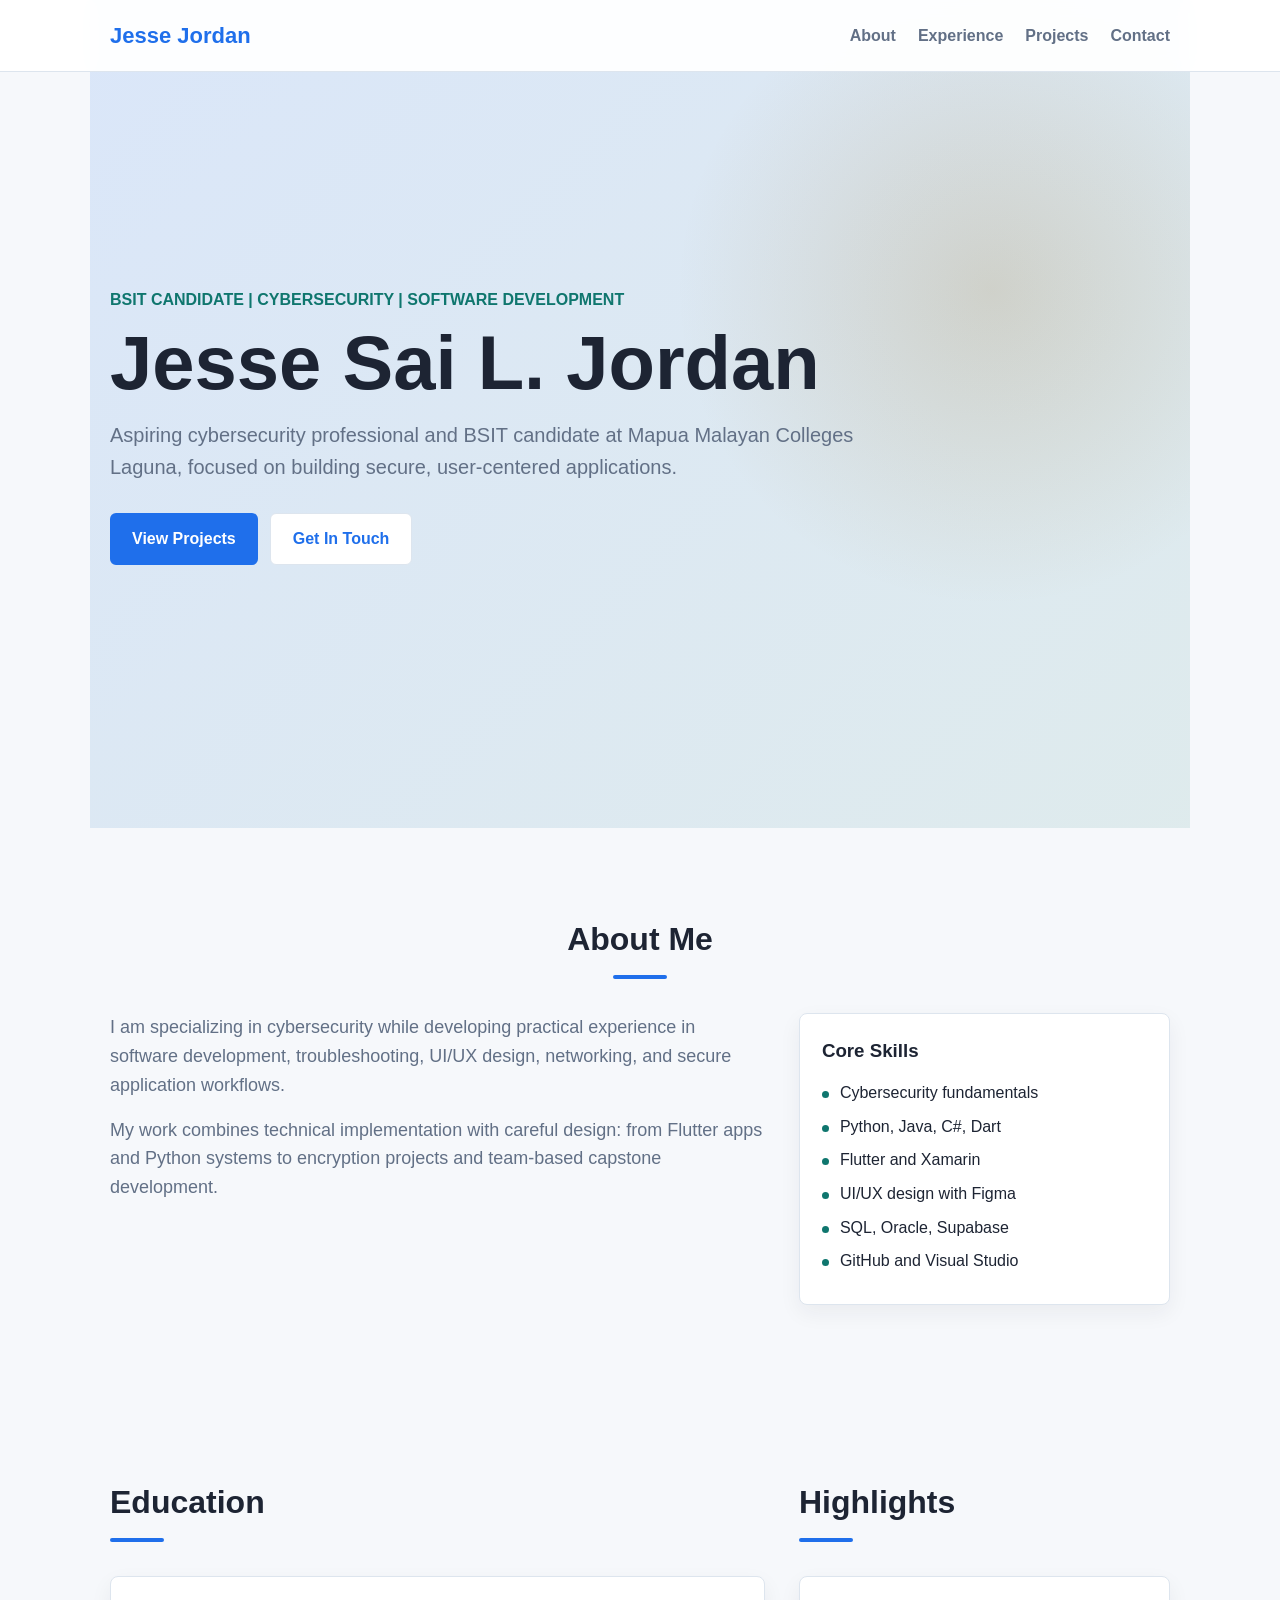
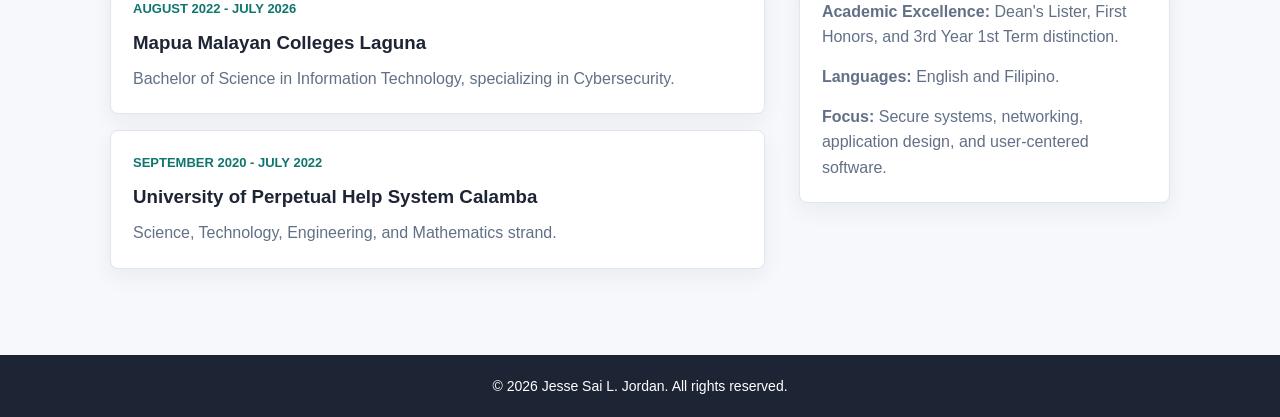
==== index.html @ 4aef59ef "First commit" ====
<!DOCTYPE html>
<html lang="en">
<head>
    <link rel="stylesheet" href="design.css">
    <meta charset="UTF-8">
    <meta name="viewport" content="width=device-width, initial-scale=1.0">
    <title>Jesse Sai L. Jordan | Portfolio</title>
</head>
<body>
    <header>
        <nav>
            <a class="logo" href="index.html">Jesse Jordan</a>
            <ul class="nav-links">
                <li><a href="index.html">About</a></li>
                <li><a href="experience.html">Experience</a></li>
                <li><a href="projects.html">Projects</a></li>
                <li><a href="contact.html">Contact</a></li>
            </ul>
        </nav>
    </header>

    <section id="hero">
        <p class="eyebrow">BSIT Candidate | Cybersecurity | Software Development</p>
        <h1>Jesse Sai L. Jordan</h1>
        <p>Aspiring cybersecurity professional and BSIT candidate at Mapua Malayan Colleges Laguna, focused on building secure, user-centered applications.</p>
        <div class="hero-actions">
            <a href="projects.html" class="btn">View Projects</a>
            <a href="contact.html" class="btn secondary">Get In Touch</a>
        </div>
    </section>

    <section id="about">
        <h2 class="section-title">About Me</h2>
        <div class="about-content">
            <div class="about-text">
                <p>I am specializing in cybersecurity while developing practical experience in software development, troubleshooting, UI/UX design, networking, and secure application workflows.</p>
                <p>My work combines technical implementation with careful design: from Flutter apps and Python systems to encryption projects and team-based capstone development.</p>
            </div>
            <div class="skills">
                <h3>Core Skills</h3>
                <ul>
                    <li>Cybersecurity fundamentals</li>
                    <li>Python, Java, C#, Dart</li>
                    <li>Flutter and Xamarin</li>
                    <li>UI/UX design with Figma</li>
                    <li>SQL, Oracle, Supabase</li>
                    <li>GitHub and Visual Studio</li>
                </ul>
            </div>
        </div>
    </section>

    <section class="split-section">
        <div>
            <h2 class="section-title left">Education</h2>
            <div class="timeline">
                <article class="timeline-item">
                    <span>August 2022 - July 2026</span>
                    <h3>Mapua Malayan Colleges Laguna</h3>
                    <p>Bachelor of Science in Information Technology, specializing in Cybersecurity.</p>
                </article>
                <article class="timeline-item">
                    <span>September 2020 - July 2022</span>
                    <h3>University of Perpetual Help System Calamba</h3>
                    <p>Science, Technology, Engineering, and Mathematics strand.</p>
                </article>
            </div>
        </div>
        <div>
            <h2 class="section-title left">Highlights</h2>
            <div class="highlight-list">
                <p><strong>Academic Excellence:</strong> Dean's Lister, First Honors, and 3rd Year 1st Term distinction.</p>
                <p><strong>Languages:</strong> English and Filipino.</p>
                <p><strong>Focus:</strong> Secure systems, networking, application design, and user-centered software.</p>
            </div>
        </div>
    </section>
    <footer>
        <p>&copy; 2026 Jesse Sai L. Jordan. All rights reserved.</p>
    </footer>
</body>
</html>
---- design.css ----
* {
    margin: 0;
    padding: 0;
    box-sizing: border-box;
    font-family: 'Segoe UI', Tahoma, Geneva, Verdana, sans-serif;
    scroll-behavior: smooth;
}

:root {
    --ink: #1d2433;
    --muted: #627086;
    --line: #dde5ee;
    --paper: #ffffff;
    --soft: #f6f8fb;
    --blue: #1f6feb;
    --teal: #0f766e;
    --green: #3f7d20;
    --gold: #a16207;
}

body {
    background-color: var(--soft);
    color: var(--ink);
    line-height: 1.6;
}

a {
    color: inherit;
    text-decoration: none;
}

header {
    position: fixed;
    top: 0;
    width: 100%;
    background-color: rgba(255, 255, 255, 0.94);
    border-bottom: 1px solid var(--line);
    backdrop-filter: blur(10px);
    z-index: 1000;
}

nav {
    display: flex;
    justify-content: space-between;
    align-items: center;
    max-width: 1100px;
    margin: 0 auto;
    padding: 18px 20px;
}

.logo {
    font-size: 22px;
    font-weight: 800;
    color: var(--blue);
}

.nav-links {
    list-style: none;
    display: flex;
    gap: 22px;
    color: var(--muted);
    font-weight: 600;
}

.nav-links a:hover {
    color: var(--blue);
}

section {
    max-width: 1100px;
    margin: 0 auto;
    padding: 86px 20px;
}

.page {
    padding-top: 74px;
}

.page-title {
    font-size: clamp(34px, 5vw, 56px);
    line-height: 1.05;
    margin-bottom: 14px;
}

.page-intro {
    max-width: 760px;
    color: var(--muted);
    font-size: 18px;
    margin-bottom: 34px;
}

.section-title {
    text-align: center;
    font-size: 32px;
    margin-bottom: 34px;
    position: relative;
}

.section-title.left {
    text-align: left;
}

.section-title::after {
    content: '';
    display: block;
    width: 54px;
    height: 4px;
    background-color: var(--blue);
    margin: 10px auto 0;
    border-radius: 2px;
}

.section-title.left::after {
    margin-left: 0;
}

#hero {
    min-height: 92vh;
    display: flex;
    flex-direction: column;
    justify-content: center;
    align-items: flex-start;
    text-align: left;
    background:
        linear-gradient(135deg, rgba(31, 111, 235, 0.13), rgba(15, 118, 110, 0.1)),
        radial-gradient(circle at 82% 35%, rgba(161, 98, 7, 0.18), transparent 30%),
        var(--soft);
    padding-top: 110px;
}

.eyebrow {
    color: var(--teal);
    font-weight: 800;
    text-transform: uppercase;
    letter-spacing: 0;
    margin-bottom: 12px;
}

#hero h1 {
    font-size: clamp(44px, 8vw, 76px);
    line-height: 1;
    margin-bottom: 18px;
    max-width: 820px;
}

#hero > p:not(.eyebrow) {
    color: var(--muted);
    font-size: 20px;
    max-width: 760px;
    margin-bottom: 30px;
}

.hero-actions {
    display: flex;
    flex-wrap: wrap;
    gap: 12px;
}

.btn {
    display: inline-flex;
    align-items: center;
    justify-content: center;
    background-color: var(--blue);
    color: #fff;
    min-height: 46px;
    padding: 12px 22px;
    border-radius: 6px;
    font-weight: 800;
    transition: background 0.2s, transform 0.2s;
}

.btn:hover {
    background-color: #174ea6;
    transform: translateY(-1px);
}

.btn.secondary {
    background: var(--paper);
    color: var(--blue);
    border: 1px solid var(--line);
}

.about-content,
.split-section {
    display: grid;
    grid-template-columns: minmax(0, 1.5fr) minmax(280px, 0.85fr);
    gap: 34px;
    align-items: start;
}

.about-text {
    font-size: 18px;
    color: var(--muted);
}

.about-text p + p {
    margin-top: 16px;
}

.skills,
.timeline-item,
.highlight-list,
.credential-card,
.toolkit div,
.contact-card {
    background: var(--paper);
    border: 1px solid var(--line);
    border-radius: 8px;
    box-shadow: 0 8px 22px rgba(29, 36, 51, 0.06);
}

.skills {
    padding: 22px;
}

.skills h3,
.toolkit h3 {
    margin-bottom: 14px;
}

.skills ul,
.project-info ul {
    list-style: none;
}

.skills li,
.project-info li {
    margin: 8px 0;
    padding-left: 18px;
    position: relative;
}

.skills li::before,
.project-info li::before {
    content: '';
    position: absolute;
    left: 0;
    top: 11px;
    width: 7px;
    height: 7px;
    border-radius: 50%;
    background: var(--teal);
}

.timeline {
    display: grid;
    gap: 16px;
}

.timeline-item,
.highlight-list {
    padding: 22px;
}

.timeline-item span,
.credential-card span,
.contact-card span {
    display: block;
    color: var(--teal);
    font-weight: 800;
    font-size: 13px;
    text-transform: uppercase;
    margin-bottom: 8px;
}

.timeline-item h3,
.credential-card h2,
.project-info h2 {
    margin-bottom: 8px;
}

.timeline-item p,
.highlight-list p,
.credential-card p,
.toolkit p,
.project-info p {
    color: var(--muted);
}

.highlight-list p + p {
    margin-top: 14px;
}

.credential-grid,
.toolkit,
.contact-grid {
    display: grid;
    grid-template-columns: repeat(auto-fit, minmax(240px, 1fr));
    gap: 18px;
}

.credential-card,
.toolkit div,
.contact-card {
    padding: 22px;
}

.project-grid {
    display: grid;
    grid-template-columns: repeat(auto-fit, minmax(300px, 1fr));
    gap: 24px;
}

.project-card {
    background: var(--paper);
    border: 1px solid var(--line);
    border-radius: 8px;
    overflow: hidden;
    box-shadow: 0 8px 22px rgba(29, 36, 51, 0.06);
    transition: transform 0.2s, box-shadow 0.2s;
}

.project-card:hover {
    transform: translateY(-4px);
    box-shadow: 0 14px 28px rgba(29, 36, 51, 0.1);
}

.project-img {
    width: 100%;
    height: 170px;
    display: flex;
    align-items: center;
    justify-content: center;
    color: #fff;
    font-size: 42px;
    font-weight: 900;
}

.project-img.coffee {
    background: linear-gradient(135deg, #7c2d12, #0f766e);
}

.project-img.crypto {
    background: linear-gradient(135deg, #1f2937, #1f6feb);
}

.project-img.game {
    background: linear-gradient(135deg, #3f7d20, #a16207);
}

.project-info {
    padding: 22px;
}

.project-info p {
    margin-bottom: 14px;
}

.contact-card {
    display: block;
    min-width: 0;
}

.contact-card strong {
    display: block;
    overflow-wrap: anywhere;
}

.contact-card:hover {
    border-color: var(--blue);
    transform: translateY(-2px);
}

footer {
    background-color: var(--ink);
    color: #fff;
    text-align: center;
    padding: 20px;
    font-size: 14px;
}

@media (max-width: 768px) {
    nav {
        align-items: flex-start;
        gap: 12px;
        flex-direction: column;
    }

    .nav-links {
        flex-wrap: wrap;
        gap: 12px 18px;
    }

    section {
        padding: 70px 18px;
    }

    #hero {
        min-height: auto;
        padding-top: 140px;
    }

    .about-content,
    .split-section {
        grid-template-columns: 1fr;
    }
}
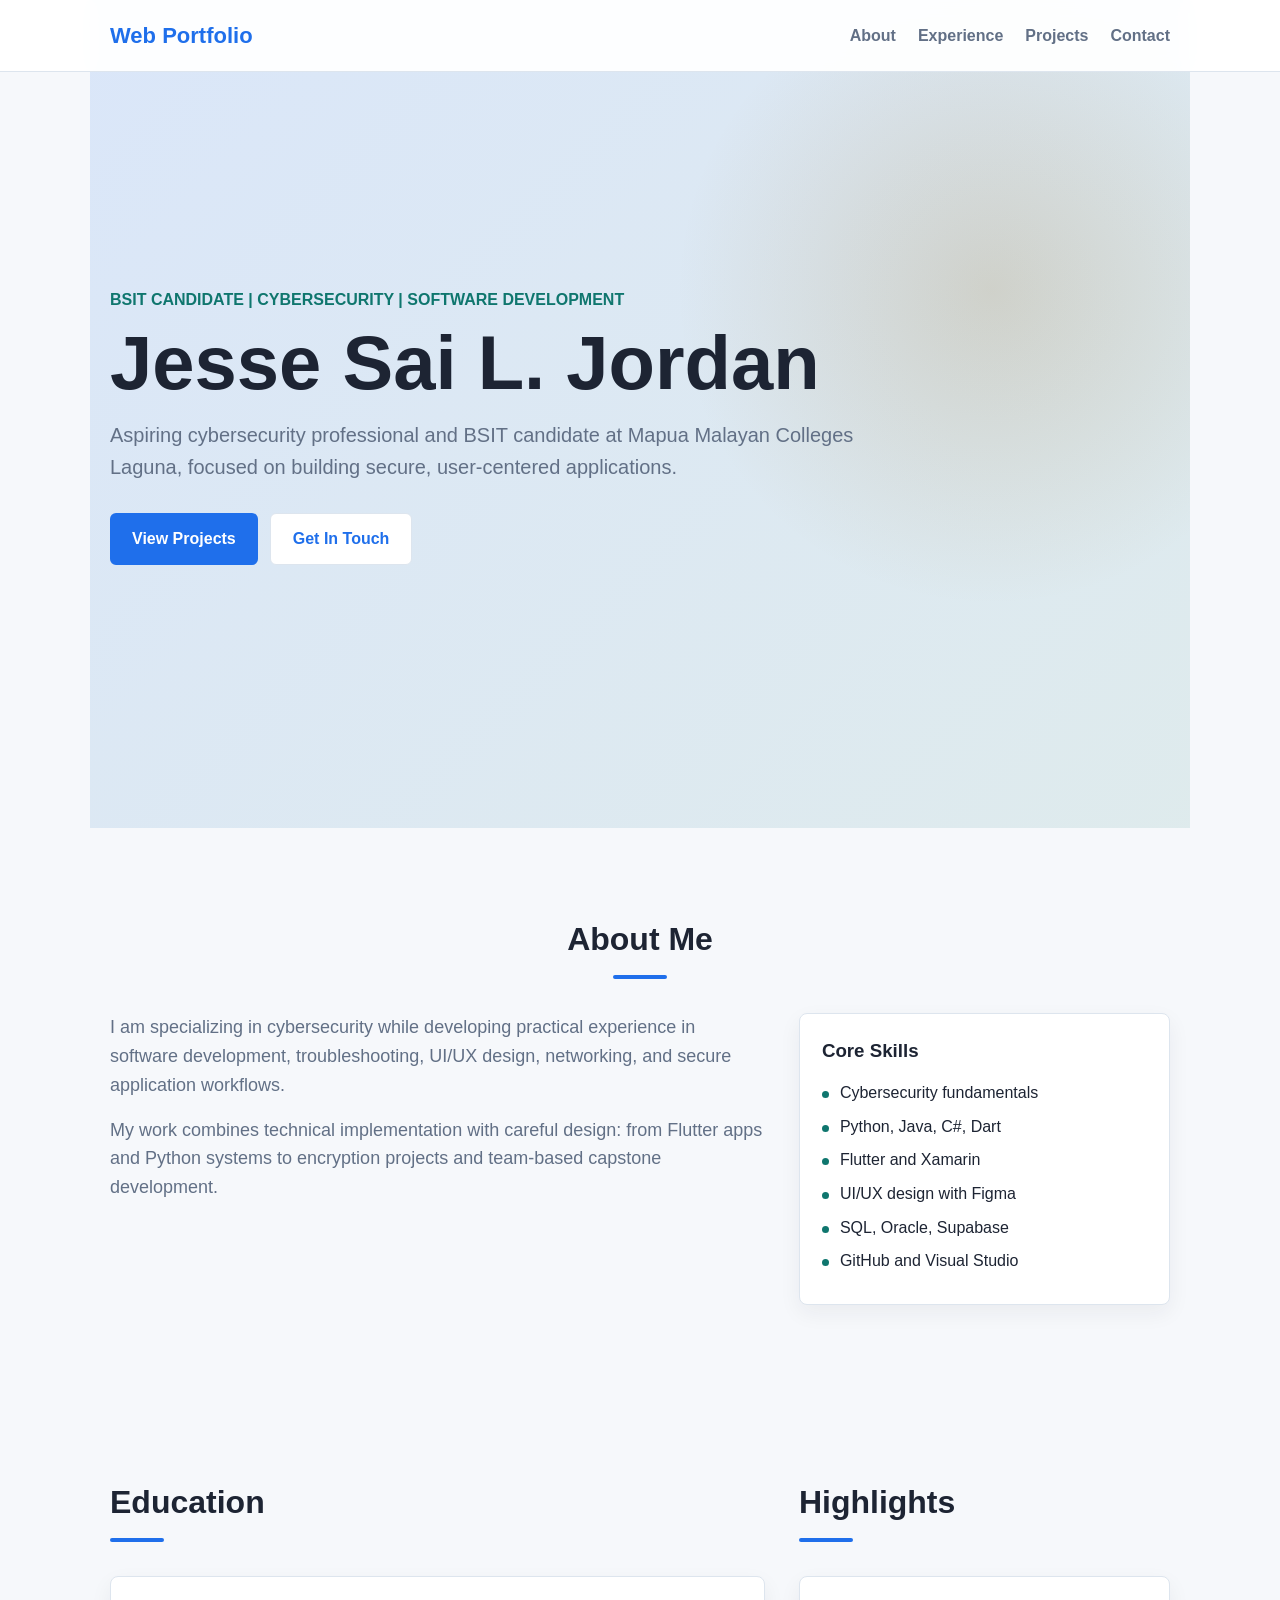
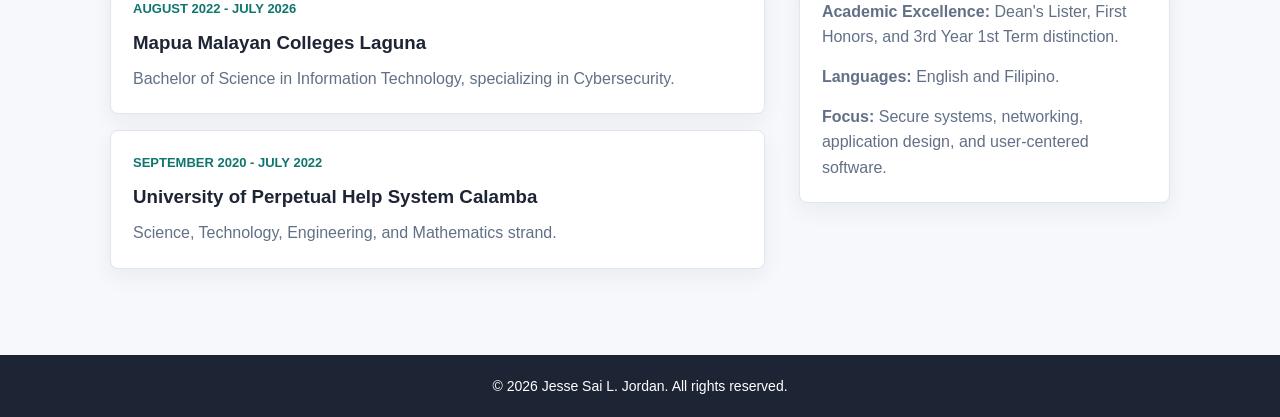
==== commit 6bf5916b: "again" ====
--- a/index.html
+++ b/index.html
@@ -9,7 +9,8 @@
 <body>
     <header>
         <nav>
-            <a class="logo" href="index.html">Jesse Jordan</a>
+            <a class="logo" href="index.html">Web Portfolio
+            </a>
             <ul class="nav-links">
                 <li><a href="index.html">About</a></li>
                 <li><a href="experience.html">Experience</a></li>
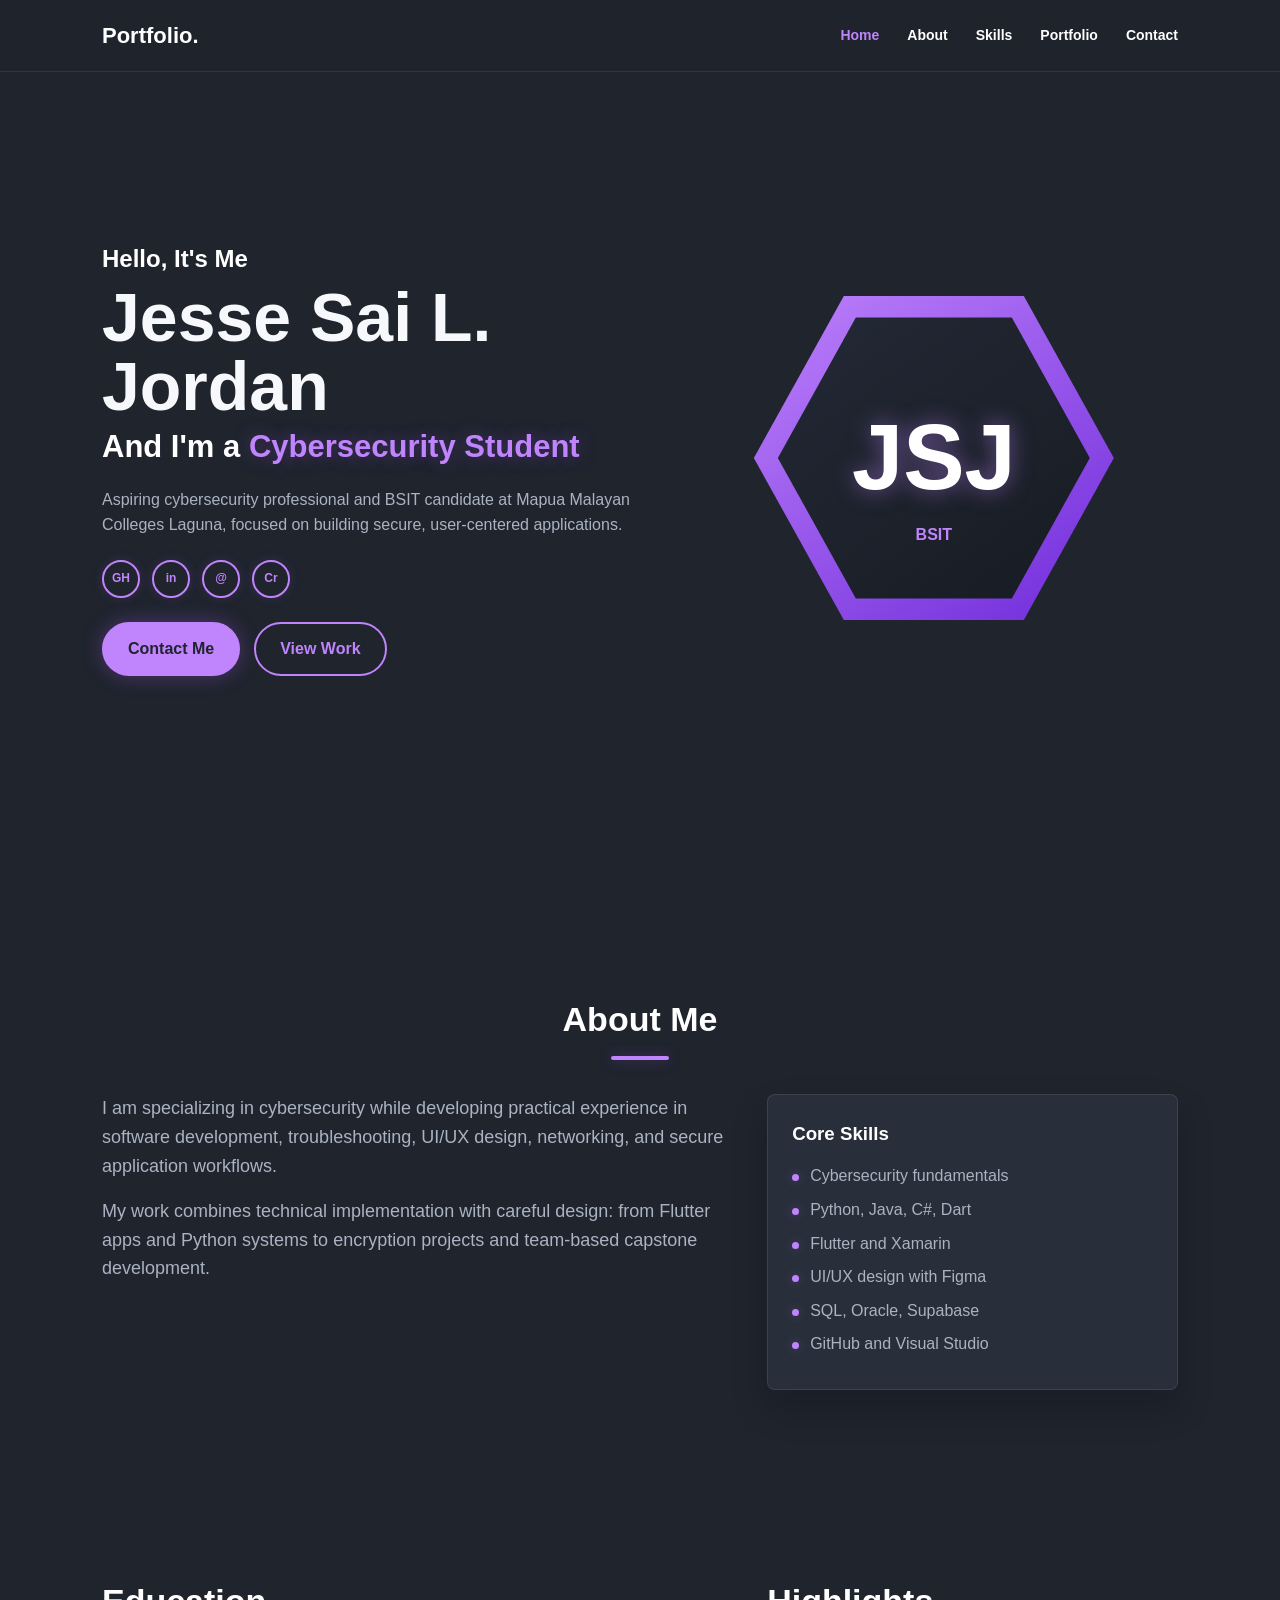
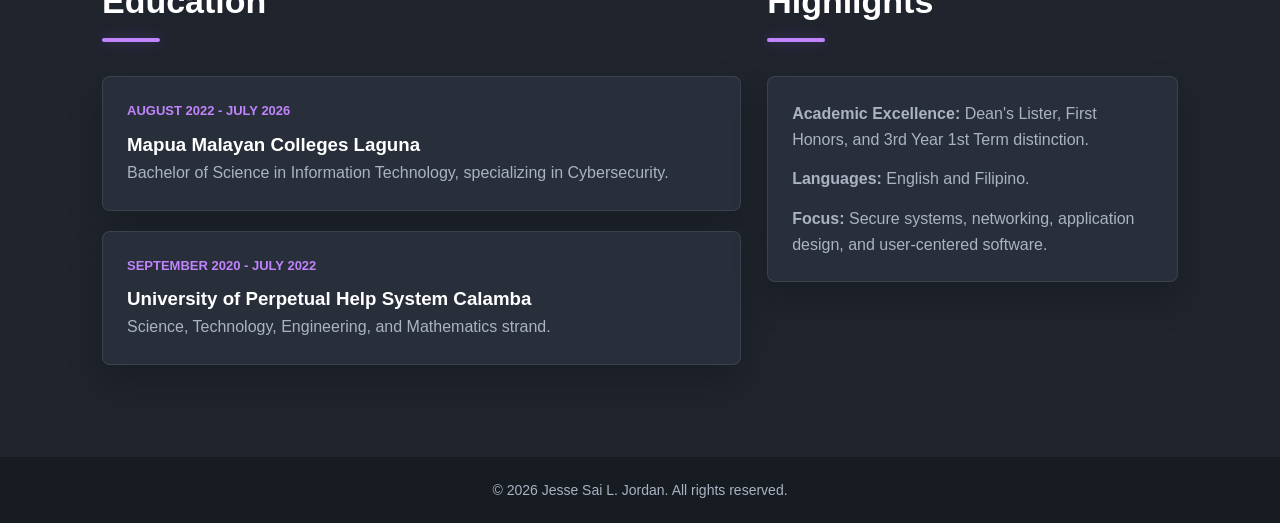
==== commit 0e941954: "Design Change" ====
--- a/index.html
+++ b/index.html
@@ -9,24 +9,39 @@
 <body>
     <header>
         <nav>
-            <a class="logo" href="index.html">Web Portfolio
-            </a>
+            <a class="logo" href="index.html">Portfolio.</a>
             <ul class="nav-links">
-                <li><a href="index.html">About</a></li>
-                <li><a href="experience.html">Experience</a></li>
-                <li><a href="projects.html">Projects</a></li>
+                <li><a href="index.html" class="active">Home</a></li>
+                <li><a href="#about">About</a></li>
+                <li><a href="experience.html">Skills</a></li>
+                <li><a href="projects.html">Portfolio</a></li>
                 <li><a href="contact.html">Contact</a></li>
             </ul>
         </nav>
     </header>
 
     <section id="hero">
-        <p class="eyebrow">BSIT Candidate | Cybersecurity | Software Development</p>
-        <h1>Jesse Sai L. Jordan</h1>
-        <p>Aspiring cybersecurity professional and BSIT candidate at Mapua Malayan Colleges Laguna, focused on building secure, user-centered applications.</p>
-        <div class="hero-actions">
-            <a href="projects.html" class="btn">View Projects</a>
-            <a href="contact.html" class="btn secondary">Get In Touch</a>
+        <div class="hero-copy">
+            <p class="eyebrow">Hello, It's Me</p>
+            <h1>Jesse Sai L. Jordan</h1>
+            <h2>And I'm a <span>Cybersecurity Student</span></h2>
+            <p>Aspiring cybersecurity professional and BSIT candidate at Mapua Malayan Colleges Laguna, focused on building secure, user-centered applications.</p>
+            <div class="social-row" aria-label="Profile links">
+                <a href="https://github.com/JsjordanGit" aria-label="GitHub">GH</a>
+                <a href="https://www.linkedin.com/in/jesse-sai-j-928576258/" aria-label="LinkedIn">in</a>
+                <a href="mailto:jessesaijordan268@gmail.com" aria-label="Email">@</a>
+                <a href="https://www.credly.com/users/jesse-sai-jordan/badges#credly" aria-label="Credly">Cr</a>
+            </div>
+            <div class="hero-actions">
+                <a href="contact.html" class="btn">Contact Me</a>
+                <a href="projects.html" class="btn secondary">View Work</a>
+            </div>
+        </div>
+        <div class="hero-visual" aria-hidden="true">
+            <div class="portrait-frame">
+                <div class="portrait-initials">JSJ</div>
+                <span>BSIT</span>
+            </div>
         </div>
     </section>
 
--- a/design.css
+++ b/design.css
@@ -7,20 +7,21 @@
 }
 
 :root {
-    --ink: #1d2433;
-    --muted: #627086;
-    --line: #dde5ee;
-    --paper: #ffffff;
-    --soft: #f6f8fb;
-    --blue: #1f6feb;
-    --teal: #0f766e;
-    --green: #3f7d20;
-    --gold: #a16207;
+    --bg: #1f242d;
+    --panel: #282f3a;
+    --panel-strong: #303846;
+    --text: #f7f8fc;
+    --muted: #aab3c2;
+    --line: rgba(255, 255, 255, 0.09);
+    --purple: #a855f7;
+    --purple-bright: #c084fc;
+    --purple-dark: #6d28d9;
+    --shadow: rgba(168, 85, 247, 0.35);
 }
 
 body {
-    background-color: var(--soft);
-    color: var(--ink);
+    background: var(--bg);
+    color: var(--text);
     line-height: 1.6;
 }
 
@@ -33,9 +34,9 @@
     position: fixed;
     top: 0;
     width: 100%;
-    background-color: rgba(255, 255, 255, 0.94);
+    background: rgba(31, 36, 45, 0.92);
     border-bottom: 1px solid var(--line);
-    backdrop-filter: blur(10px);
+    backdrop-filter: blur(12px);
     z-index: 1000;
 }
 
@@ -43,37 +44,43 @@
     display: flex;
     justify-content: space-between;
     align-items: center;
-    max-width: 1100px;
+    max-width: 1120px;
     margin: 0 auto;
-    padding: 18px 20px;
+    padding: 18px 22px;
 }
 
 .logo {
+    color: #fff;
     font-size: 22px;
     font-weight: 800;
-    color: var(--blue);
 }
 
 .nav-links {
+    display: flex;
+    gap: 28px;
     list-style: none;
-    display: flex;
-    gap: 22px;
-    color: var(--muted);
-    font-weight: 600;
-}
-
-.nav-links a:hover {
-    color: var(--blue);
+    color: #fff;
+    font-size: 14px;
+    font-weight: 700;
+}
+
+.nav-links a {
+    transition: color 0.2s;
+}
+
+.nav-links a:hover,
+.nav-links a.active {
+    color: var(--purple-bright);
 }
 
 section {
-    max-width: 1100px;
+    max-width: 1120px;
     margin: 0 auto;
-    padding: 86px 20px;
+    padding: 92px 22px;
 }
 
 .page {
-    padding-top: 74px;
+    padding-top: 84px;
 }
 
 .page-title {
@@ -89,112 +96,217 @@
     margin-bottom: 34px;
 }
 
-.section-title {
-    text-align: center;
-    font-size: 32px;
-    margin-bottom: 34px;
-    position: relative;
-}
-
-.section-title.left {
-    text-align: left;
-}
-
-.section-title::after {
-    content: '';
-    display: block;
-    width: 54px;
-    height: 4px;
-    background-color: var(--blue);
-    margin: 10px auto 0;
-    border-radius: 2px;
-}
-
-.section-title.left::after {
-    margin-left: 0;
-}
-
 #hero {
-    min-height: 92vh;
+    min-height: 100vh;
+    display: grid;
+    grid-template-columns: minmax(0, 1.05fr) minmax(320px, 0.95fr);
+    align-items: center;
+    gap: 48px;
+    padding-top: 108px;
+}
+
+.hero-copy {
+    max-width: 620px;
+}
+
+.eyebrow {
+    color: #fff;
+    font-size: 24px;
+    font-weight: 800;
+    margin-bottom: 4px;
+    text-transform: none;
+}
+
+#hero h1 {
+    font-size: clamp(42px, 7vw, 68px);
+    line-height: 1.02;
+    margin-bottom: 6px;
+}
+
+#hero h2 {
+    color: #fff;
+    font-size: clamp(21px, 3vw, 31px);
+    line-height: 1.2;
+    margin-bottom: 22px;
+}
+
+#hero h2 span {
+    color: var(--purple-bright);
+    text-shadow: 0 0 18px var(--shadow);
+}
+
+#hero p:not(.eyebrow) {
+    color: var(--muted);
+    max-width: 560px;
+    margin-bottom: 22px;
+}
+
+.social-row {
     display: flex;
-    flex-direction: column;
+    gap: 12px;
+    margin-bottom: 24px;
+}
+
+.social-row a {
+    display: inline-flex;
+    align-items: center;
     justify-content: center;
-    align-items: flex-start;
-    text-align: left;
-    background:
-        linear-gradient(135deg, rgba(31, 111, 235, 0.13), rgba(15, 118, 110, 0.1)),
-        radial-gradient(circle at 82% 35%, rgba(161, 98, 7, 0.18), transparent 30%),
-        var(--soft);
-    padding-top: 110px;
-}
-
-.eyebrow {
-    color: var(--teal);
-    font-weight: 800;
-    text-transform: uppercase;
-    letter-spacing: 0;
-    margin-bottom: 12px;
-}
-
-#hero h1 {
-    font-size: clamp(44px, 8vw, 76px);
-    line-height: 1;
-    margin-bottom: 18px;
-    max-width: 820px;
-}
-
-#hero > p:not(.eyebrow) {
-    color: var(--muted);
-    font-size: 20px;
-    max-width: 760px;
-    margin-bottom: 30px;
+    width: 38px;
+    height: 38px;
+    border: 2px solid var(--purple-bright);
+    border-radius: 50%;
+    color: var(--purple-bright);
+    font-size: 12px;
+    font-weight: 900;
+    box-shadow: 0 0 12px rgba(168, 85, 247, 0.16);
+    transition: background 0.2s, color 0.2s, transform 0.2s;
+}
+
+.social-row a:hover {
+    background: var(--purple-bright);
+    color: var(--bg);
+    transform: translateY(-2px);
 }
 
 .hero-actions {
     display: flex;
     flex-wrap: wrap;
-    gap: 12px;
+    gap: 14px;
 }
 
 .btn {
     display: inline-flex;
     align-items: center;
     justify-content: center;
-    background-color: var(--blue);
-    color: #fff;
     min-height: 46px;
-    padding: 12px 22px;
-    border-radius: 6px;
+    padding: 12px 24px;
+    border-radius: 999px;
+    background: var(--purple-bright);
+    color: var(--bg);
+    border: 2px solid var(--purple-bright);
+    box-shadow: 0 0 20px var(--shadow);
     font-weight: 800;
-    transition: background 0.2s, transform 0.2s;
+    transition: transform 0.2s, box-shadow 0.2s, background 0.2s;
 }
 
 .btn:hover {
-    background-color: #174ea6;
-    transform: translateY(-1px);
+    transform: translateY(-2px);
+    box-shadow: 0 0 30px var(--shadow);
 }
 
 .btn.secondary {
-    background: var(--paper);
-    color: var(--blue);
-    border: 1px solid var(--line);
+    background: transparent;
+    color: var(--purple-bright);
+    box-shadow: none;
+}
+
+.btn.secondary:hover {
+    background: var(--purple-bright);
+    color: var(--bg);
+}
+
+.hero-visual {
+    display: flex;
+    justify-content: center;
+    align-items: center;
+    min-height: 440px;
+}
+
+.portrait-frame {
+    position: relative;
+    width: min(360px, 82vw);
+    aspect-ratio: 1;
+    display: grid;
+    place-items: center;
+    background:
+        radial-gradient(circle at 50% 38%, rgba(255, 255, 255, 0.16), transparent 32%),
+        linear-gradient(145deg, var(--purple-bright), var(--purple-dark));
+    clip-path: polygon(25% 5%, 75% 5%, 100% 50%, 75% 95%, 25% 95%, 0 50%);
+    filter: drop-shadow(0 0 26px var(--shadow));
+}
+
+.portrait-frame::before {
+    content: '';
+    position: absolute;
+    inset: 24px;
+    background: linear-gradient(145deg, #232936, #171b22);
+    clip-path: inherit;
+}
+
+.portrait-initials {
+    position: relative;
+    z-index: 1;
+    color: #fff;
+    font-size: clamp(54px, 9vw, 92px);
+    font-weight: 900;
+    letter-spacing: 0;
+    text-shadow: 0 0 22px rgba(192, 132, 252, 0.5);
+}
+
+.portrait-frame span {
+    position: absolute;
+    z-index: 2;
+    bottom: 90px;
+    color: var(--purple-bright);
+    font-size: 16px;
+    font-weight: 900;
+    letter-spacing: 0;
+}
+
+.section-title {
+    margin-bottom: 34px;
+    color: #fff;
+    font-size: 34px;
+    text-align: center;
+}
+
+.section-title.left {
+    text-align: left;
+}
+
+.section-title::after {
+    content: '';
+    display: block;
+    width: 58px;
+    height: 4px;
+    margin: 10px auto 0;
+    border-radius: 999px;
+    background: var(--purple-bright);
+    box-shadow: 0 0 14px var(--shadow);
+}
+
+.section-title.left::after {
+    margin-left: 0;
 }
 
 .about-content,
 .split-section {
     display: grid;
-    grid-template-columns: minmax(0, 1.5fr) minmax(280px, 0.85fr);
-    gap: 34px;
+    grid-template-columns: minmax(0, 1.4fr) minmax(280px, 0.9fr);
+    gap: 26px;
     align-items: start;
 }
 
 .about-text {
+    color: var(--muted);
     font-size: 18px;
-    color: var(--muted);
 }
 
 .about-text p + p {
     margin-top: 16px;
+}
+
+.skills,
+.timeline-item,
+.highlight-list,
+.credential-card,
+.toolkit div,
+.contact-card,
+.project-card {
+    background: var(--panel);
+    border: 1px solid var(--line);
+    border-radius: 8px;
+    box-shadow: 0 18px 36px rgba(0, 0, 0, 0.18);
 }
 
 .skills,
@@ -203,14 +315,15 @@
 .credential-card,
 .toolkit div,
 .contact-card {
-    background: var(--paper);
-    border: 1px solid var(--line);
-    border-radius: 8px;
-    box-shadow: 0 8px 22px rgba(29, 36, 51, 0.06);
-}
-
-.skills {
-    padding: 22px;
+    padding: 24px;
+}
+
+.skills h3,
+.toolkit h3,
+.timeline-item h3,
+.credential-card h2,
+.project-info h2 {
+    color: #fff;
 }
 
 .skills h3,
@@ -225,9 +338,10 @@
 
 .skills li,
 .project-info li {
+    position: relative;
     margin: 8px 0;
     padding-left: 18px;
-    position: relative;
+    color: var(--muted);
 }
 
 .skills li::before,
@@ -239,41 +353,46 @@
     width: 7px;
     height: 7px;
     border-radius: 50%;
-    background: var(--teal);
-}
-
-.timeline {
+    background: var(--purple-bright);
+    box-shadow: 0 0 10px var(--shadow);
+}
+
+.timeline,
+.credential-grid,
+.toolkit,
+.contact-grid,
+.project-grid {
     display: grid;
-    gap: 16px;
-}
-
-.timeline-item,
-.highlight-list {
-    padding: 22px;
+    gap: 20px;
+}
+
+.credential-grid,
+.toolkit,
+.contact-grid {
+    grid-template-columns: repeat(auto-fit, minmax(240px, 1fr));
+}
+
+.project-grid {
+    grid-template-columns: repeat(auto-fit, minmax(300px, 1fr));
 }
 
 .timeline-item span,
 .credential-card span,
 .contact-card span {
     display: block;
-    color: var(--teal);
-    font-weight: 800;
+    color: var(--purple-bright);
     font-size: 13px;
+    font-weight: 900;
+    margin-bottom: 8px;
     text-transform: uppercase;
-    margin-bottom: 8px;
-}
-
-.timeline-item h3,
-.credential-card h2,
-.project-info h2 {
-    margin-bottom: 8px;
 }
 
 .timeline-item p,
 .highlight-list p,
 .credential-card p,
 .toolkit p,
-.project-info p {
+.project-info p,
+.contact-card strong {
     color: var(--muted);
 }
 
@@ -281,38 +400,18 @@
     margin-top: 14px;
 }
 
-.credential-grid,
-.toolkit,
-.contact-grid {
-    display: grid;
-    grid-template-columns: repeat(auto-fit, minmax(240px, 1fr));
-    gap: 18px;
-}
-
-.credential-card,
-.toolkit div,
-.contact-card {
-    padding: 22px;
-}
-
-.project-grid {
-    display: grid;
-    grid-template-columns: repeat(auto-fit, minmax(300px, 1fr));
-    gap: 24px;
-}
-
 .project-card {
-    background: var(--paper);
-    border: 1px solid var(--line);
-    border-radius: 8px;
     overflow: hidden;
-    box-shadow: 0 8px 22px rgba(29, 36, 51, 0.06);
-    transition: transform 0.2s, box-shadow 0.2s;
-}
-
-.project-card:hover {
+    transition: transform 0.2s, box-shadow 0.2s, border-color 0.2s;
+}
+
+.project-card:hover,
+.contact-card:hover,
+.credential-card:hover,
+.toolkit div:hover {
+    border-color: rgba(192, 132, 252, 0.6);
+    box-shadow: 0 18px 42px rgba(168, 85, 247, 0.18);
     transform: translateY(-4px);
-    box-shadow: 0 14px 28px rgba(29, 36, 51, 0.1);
 }
 
 .project-img {
@@ -324,22 +423,23 @@
     color: #fff;
     font-size: 42px;
     font-weight: 900;
+    background: linear-gradient(135deg, var(--purple-dark), var(--purple-bright));
 }
 
 .project-img.coffee {
-    background: linear-gradient(135deg, #7c2d12, #0f766e);
+    background: linear-gradient(135deg, #4c1d95, #8b5cf6);
 }
 
 .project-img.crypto {
-    background: linear-gradient(135deg, #1f2937, #1f6feb);
+    background: linear-gradient(135deg, #111827, #a855f7);
 }
 
 .project-img.game {
-    background: linear-gradient(135deg, #3f7d20, #a16207);
+    background: linear-gradient(135deg, #581c87, #c084fc);
 }
 
 .project-info {
-    padding: 22px;
+    padding: 24px;
 }
 
 .project-info p {
@@ -349,6 +449,7 @@
 .contact-card {
     display: block;
     min-width: 0;
+    transition: transform 0.2s, box-shadow 0.2s, border-color 0.2s;
 }
 
 .contact-card strong {
@@ -356,24 +457,19 @@
     overflow-wrap: anywhere;
 }
 
-.contact-card:hover {
-    border-color: var(--blue);
-    transform: translateY(-2px);
-}
-
 footer {
-    background-color: var(--ink);
-    color: #fff;
+    background: #171b22;
+    color: var(--muted);
     text-align: center;
-    padding: 20px;
+    padding: 22px;
     font-size: 14px;
 }
 
-@media (max-width: 768px) {
+@media (max-width: 820px) {
     nav {
         align-items: flex-start;
+        flex-direction: column;
         gap: 12px;
-        flex-direction: column;
     }
 
     .nav-links {
@@ -382,12 +478,26 @@
     }
 
     section {
-        padding: 70px 18px;
+        padding: 72px 20px;
     }
 
     #hero {
+        grid-template-columns: 1fr;
         min-height: auto;
-        padding-top: 140px;
+        padding-top: 138px;
+    }
+
+    .hero-visual {
+        min-height: 320px;
+        order: -1;
+    }
+
+    .portrait-frame {
+        width: min(280px, 78vw);
+    }
+
+    .portrait-frame span {
+        bottom: 70px;
     }
 
     .about-content,
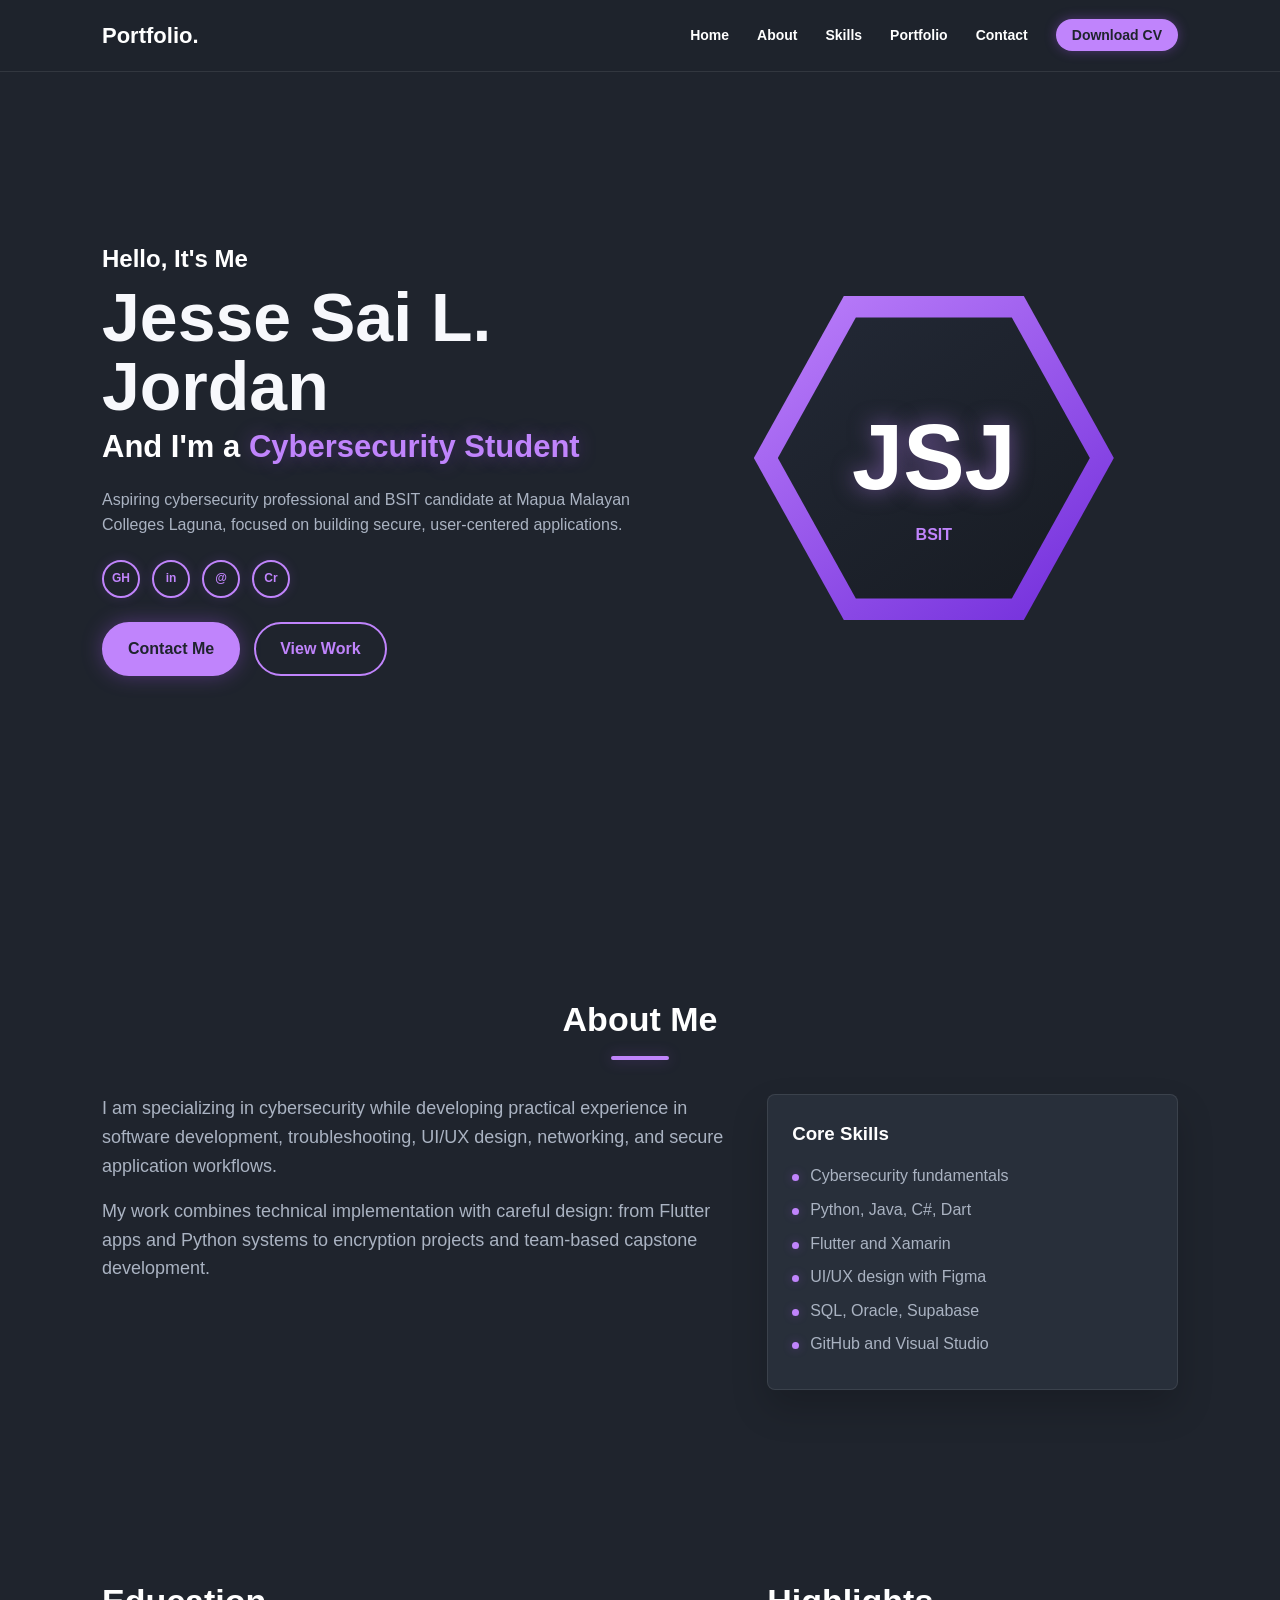
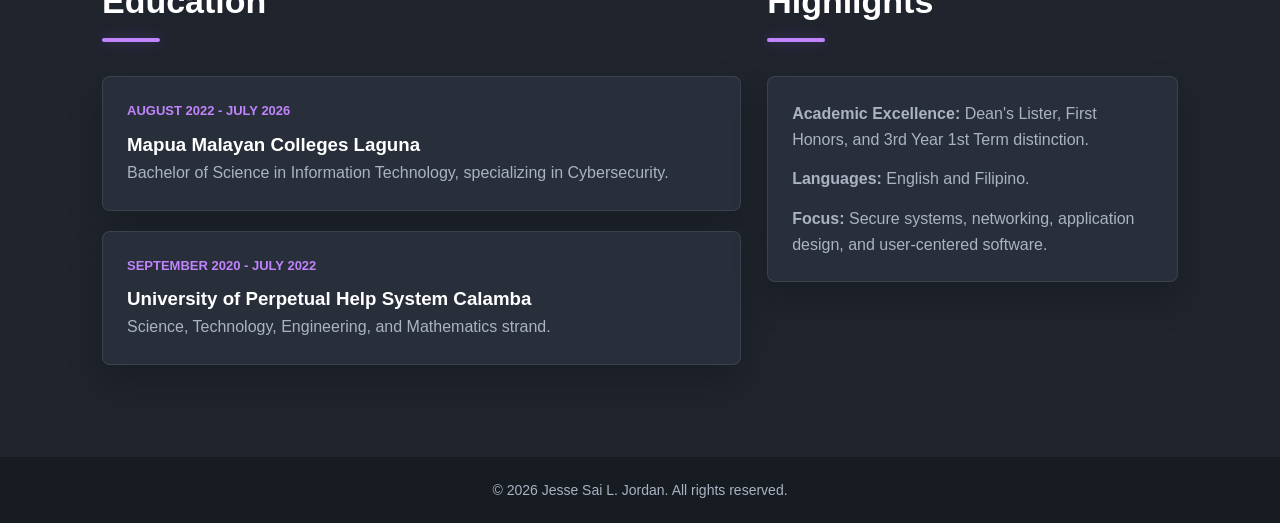
==== commit 82de59b6: "Add Download CV" ====
--- a/index.html
+++ b/index.html
@@ -11,15 +11,16 @@
         <nav>
             <a class="logo" href="index.html">Portfolio.</a>
             <ul class="nav-links">
-                <li><a href="index.html" class="active">Home</a></li>
-                <li><a href="#about">About</a></li>
+                <li><a href="index.html">Home</a></li>
+                <li><a href="index.html#about">About</a></li>
                 <li><a href="experience.html">Skills</a></li>
                 <li><a href="projects.html">Portfolio</a></li>
                 <li><a href="contact.html">Contact</a></li>
+                <!-- Download CV Button -->
+                <li><a href="assets/JesseSaiJordan_Resume.pdf" class="cv-btn" download>Download CV</a></li>
             </ul>
         </nav>
     </header>
-
     <section id="hero">
         <div class="hero-copy">
             <p class="eyebrow">Hello, It's Me</p>
--- a/design.css
+++ b/design.css
@@ -505,3 +505,36 @@
         grid-template-columns: 1fr;
     }
 }
+/* --- Navigation CV Button Styles --- */
+.nav-links {
+    align-items: center; /* Vertically align the button with other links */
+}
+
+.cv-btn {
+    background: var(--purple-bright);
+    color: var(--bg) !important; /* Forces the text to remain dark over the bright background */
+    padding: 8px 16px;
+    border-radius: 999px;
+    font-weight: 800;
+    box-shadow: 0 0 12px var(--shadow);
+    transition: transform 0.2s, box-shadow 0.2s, background-color 0.2s !important;
+}
+
+.nav-links .cv-btn:hover {
+    background: #fff;
+    color: var(--bg) !important;
+    transform: translateY(-1px);
+    box-shadow: 0 0 18px var(--shadow);
+}
+
+/* Ensure proper vertical alignment on smaller screen layouts */
+@media (max-width: 820px) {
+    .nav-links {
+        align-items: flex-start;
+    }
+    
+    .cv-btn {
+        margin-top: 4px;
+        padding: 6px 14px;
+    }
+}
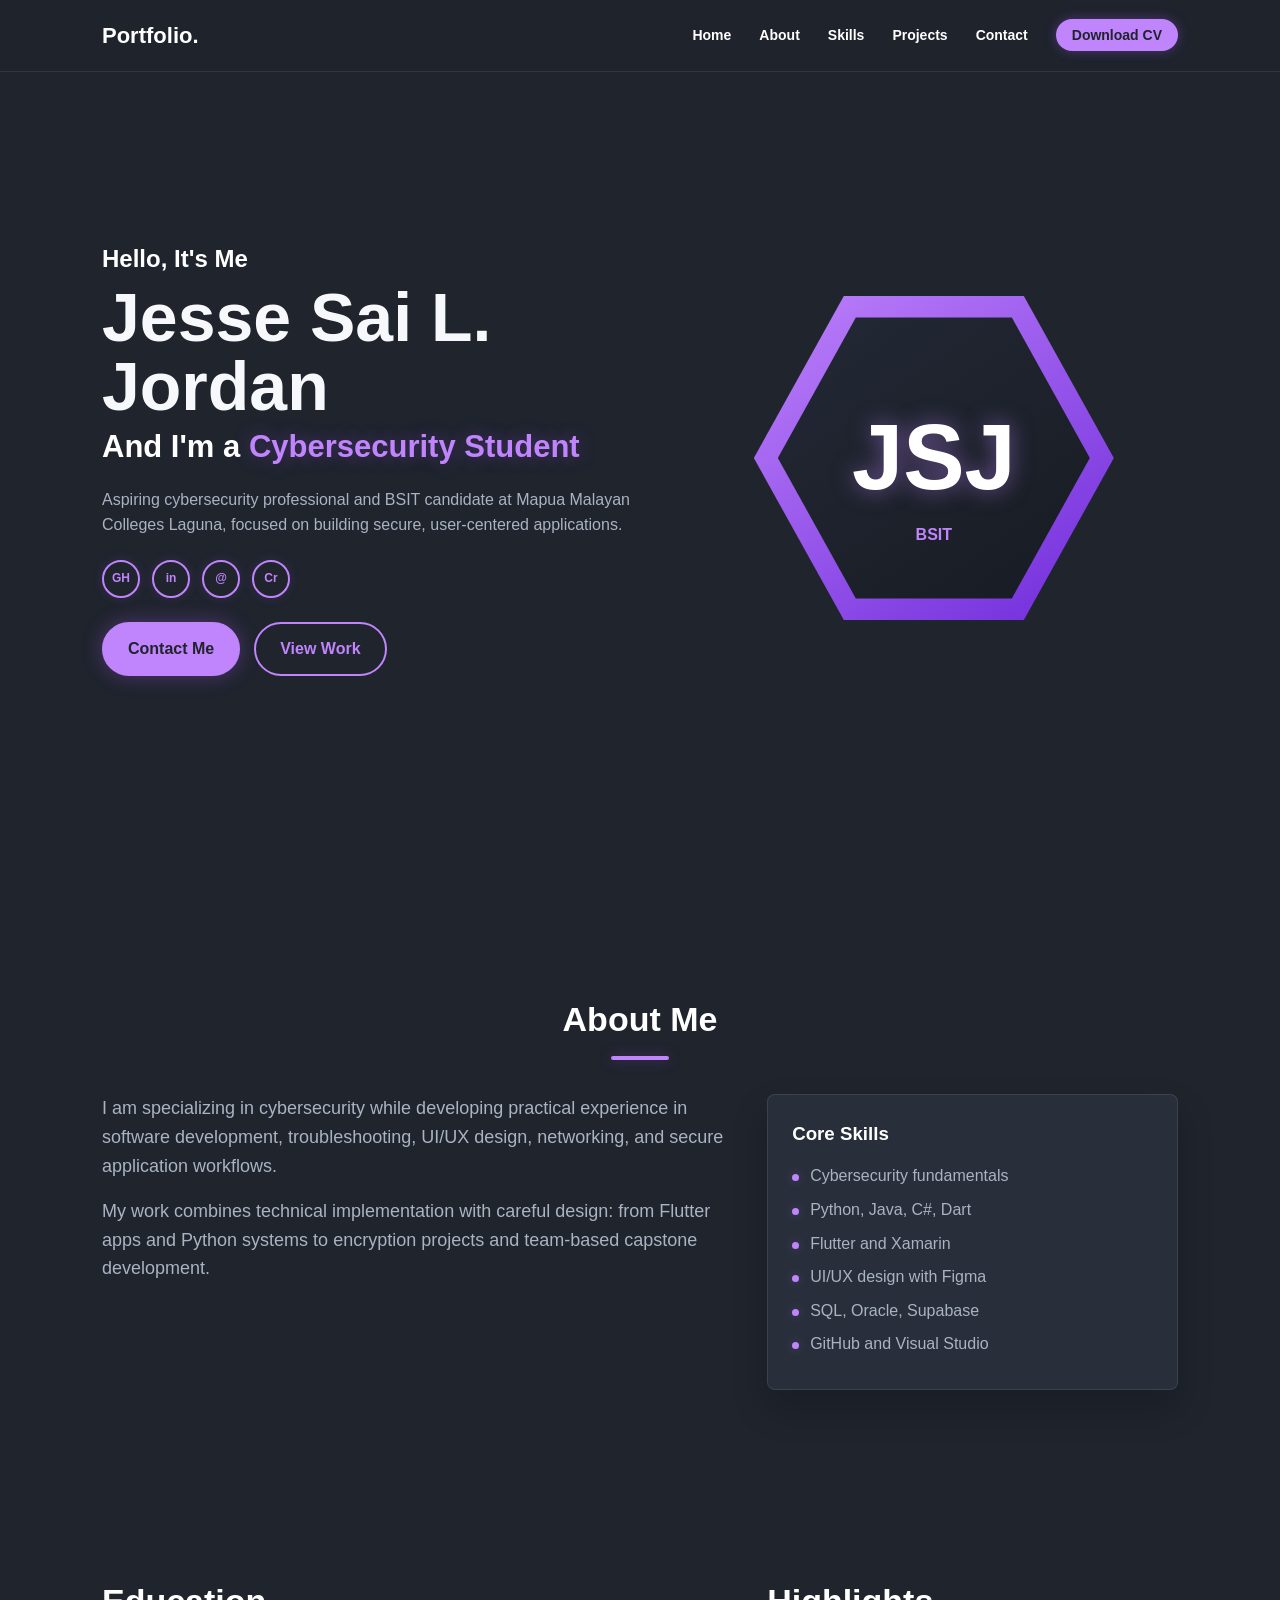
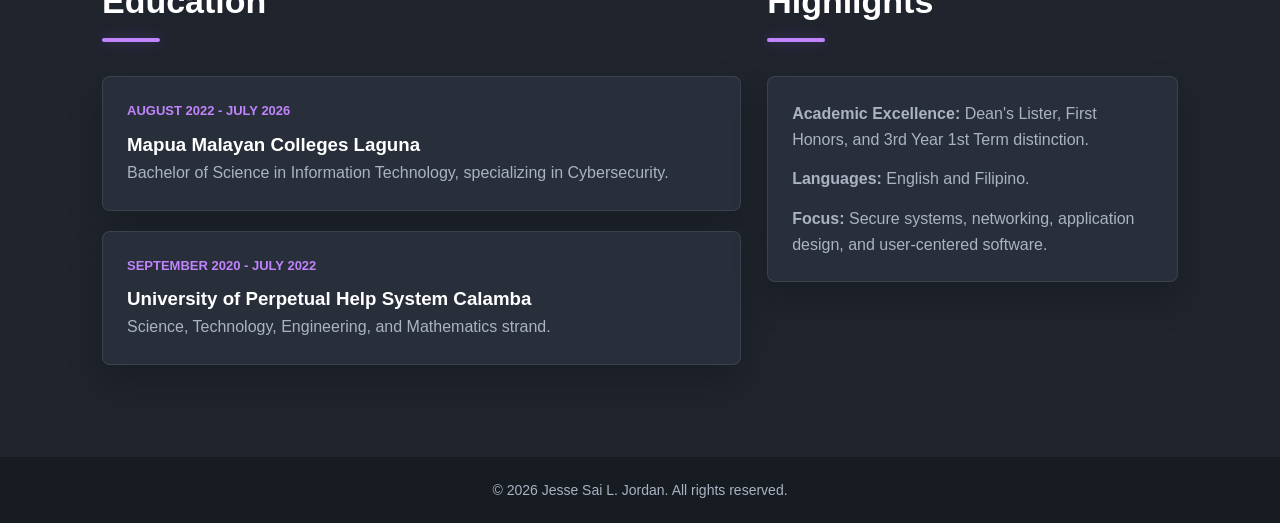
==== commit 62de8fe1: "Images and PDF" ====
--- a/index.html
+++ b/index.html
@@ -14,7 +14,7 @@
                 <li><a href="index.html">Home</a></li>
                 <li><a href="index.html#about">About</a></li>
                 <li><a href="experience.html">Skills</a></li>
-                <li><a href="projects.html">Portfolio</a></li>
+                <li><a href="projects.html">Projects</a></li>
                 <li><a href="contact.html">Contact</a></li>
                 <!-- Download CV Button -->
                 <li><a href="assets/JesseSaiJordan_Resume.pdf" class="cv-btn" download>Download CV</a></li>
--- a/design.css
+++ b/design.css
@@ -1,3 +1,6 @@
+/* ==========================================================================
+   1. GLOBAL STYLES & VARIABLES
+   ========================================================================== */
 * {
     margin: 0;
     padding: 0;
@@ -30,6 +33,9 @@
     text-decoration: none;
 }
 
+/* ==========================================================================
+   2. NAVIGATION HEADER & CV BUTTON
+   ========================================================================== */
 header {
     position: fixed;
     top: 0;
@@ -57,6 +63,7 @@
 
 .nav-links {
     display: flex;
+    align-items: center;
     gap: 28px;
     list-style: none;
     color: #fff;
@@ -73,6 +80,26 @@
     color: var(--purple-bright);
 }
 
+.cv-btn {
+    background: var(--purple-bright);
+    color: var(--bg) !important;
+    padding: 8px 16px;
+    border-radius: 999px;
+    font-weight: 800;
+    box-shadow: 0 0 12px var(--shadow);
+    transition: transform 0.2s, box-shadow 0.2s, background-color 0.2s !important;
+}
+
+.nav-links .cv-btn:hover {
+    background: #fff;
+    color: var(--bg) !important;
+    transform: translateY(-1px);
+    box-shadow: 0 0 18px var(--shadow);
+}
+
+/* ==========================================================================
+   3. LAYOUT & TYPOGRAPHY
+   ========================================================================== */
 section {
     max-width: 1120px;
     margin: 0 auto;
@@ -96,6 +123,35 @@
     margin-bottom: 34px;
 }
 
+.section-title {
+    margin-bottom: 34px;
+    color: #fff;
+    font-size: 34px;
+    text-align: center;
+}
+
+.section-title.left {
+    text-align: left;
+}
+
+.section-title::after {
+    content: '';
+    display: block;
+    width: 58px;
+    height: 4px;
+    margin: 10px auto 0;
+    border-radius: 999px;
+    background: var(--purple-bright);
+    box-shadow: 0 0 14px var(--shadow);
+}
+
+.section-title.left::after {
+    margin-left: 0;
+}
+
+/* ==========================================================================
+   4. HERO SECTION
+   ========================================================================== */
 #hero {
     min-height: 100vh;
     display: grid;
@@ -253,32 +309,9 @@
     letter-spacing: 0;
 }
 
-.section-title {
-    margin-bottom: 34px;
-    color: #fff;
-    font-size: 34px;
-    text-align: center;
-}
-
-.section-title.left {
-    text-align: left;
-}
-
-.section-title::after {
-    content: '';
-    display: block;
-    width: 58px;
-    height: 4px;
-    margin: 10px auto 0;
-    border-radius: 999px;
-    background: var(--purple-bright);
-    box-shadow: 0 0 14px var(--shadow);
-}
-
-.section-title.left::after {
-    margin-left: 0;
-}
-
+/* ==========================================================================
+   5. CARDS & UI COMPONENTS
+   ========================================================================== */
 .about-content,
 .split-section {
     display: grid;
@@ -373,7 +406,11 @@
 }
 
 .project-grid {
-    grid-template-columns: repeat(auto-fit, minmax(300px, 1fr));
+    display: grid;
+    gap: 32px;
+    grid-template-columns: 1fr;
+    max-width: 800px;
+    margin: 0 auto;
 }
 
 .timeline-item span,
@@ -400,11 +437,6 @@
     margin-top: 14px;
 }
 
-.project-card {
-    overflow: hidden;
-    transition: transform 0.2s, box-shadow 0.2s, border-color 0.2s;
-}
-
 .project-card:hover,
 .contact-card:hover,
 .credential-card:hover,
@@ -414,38 +446,6 @@
     transform: translateY(-4px);
 }
 
-.project-img {
-    width: 100%;
-    height: 170px;
-    display: flex;
-    align-items: center;
-    justify-content: center;
-    color: #fff;
-    font-size: 42px;
-    font-weight: 900;
-    background: linear-gradient(135deg, var(--purple-dark), var(--purple-bright));
-}
-
-.project-img.coffee {
-    background: linear-gradient(135deg, #4c1d95, #8b5cf6);
-}
-
-.project-img.crypto {
-    background: linear-gradient(135deg, #111827, #a855f7);
-}
-
-.project-img.game {
-    background: linear-gradient(135deg, #581c87, #c084fc);
-}
-
-.project-info {
-    padding: 24px;
-}
-
-.project-info p {
-    margin-bottom: 14px;
-}
-
 .contact-card {
     display: block;
     min-width: 0;
@@ -457,6 +457,80 @@
     overflow-wrap: anywhere;
 }
 
+/* ==========================================================================
+   6. VERTICAL PROJECT GALLERY CARDS (FIXED ZOOM & PROPORTIONS)
+   ========================================================================== */
+.project-card {
+    display: flex;
+    flex-direction: column;
+    height: 100%;
+    overflow: hidden;
+    transition: transform 0.2s, box-shadow 0.2s, border-color 0.2s;
+}
+
+.project-gallery-container {
+    position: relative;
+    width: 100%;
+    height: auto; /* Fixed: Removed strict pixel heights causing stretch-zoom */
+    aspect-ratio: 16 / 9; /* Fixed: Keeps standard widescreen proportions automatically */
+    background: var(--panel-strong);
+    overflow: hidden;
+    border-bottom: 1px solid var(--line);
+}
+
+.project-images-flex {
+    display: flex;
+    width: 100%;
+    height: 60%;
+    gap: 4px;
+    background: var(--line);
+}
+
+.project-thumb {
+    flex: 1 1 0;
+    width: 100%;
+    height: 100%;
+    object-fit: contain; /* Fixed: Changes from cover to contain to view the entire crop-free image */
+    background-color: #1a1f26; /* Clean background padding behind custom screenshots */
+    transition: transform 0.3s ease, filter 0.3s ease;
+    filter: brightness(0.9);
+}
+
+.project-thumb:hover {
+    transform: scale(1.03); /* Subtle scale zoom to keep text/graphics crisp */
+    filter: brightness(1.05);
+    z-index: 2;
+}
+
+.project-badge {
+    position: absolute;
+    top: 12px;
+    left: 12px;
+    z-index: 10;
+    background: var(--purple-bright);
+    color: var(--bg);
+    font-size: 12px;
+    font-weight: 900;
+    padding: 4px 10px;
+    border-radius: 4px;
+    box-shadow: 0 4px 12px rgba(0, 0, 0, 0.4);
+    letter-spacing: 0.5px;
+}
+
+.project-info {
+    padding: 24px;
+    flex-grow: 1;
+    display: flex;
+    flex-direction: column;
+}
+
+.project-info p {
+    margin-bottom: 14px;
+}
+
+/* ==========================================================================
+   7. FOOTER
+   ========================================================================== */
 footer {
     background: #171b22;
     color: var(--muted);
@@ -465,6 +539,9 @@
     font-size: 14px;
 }
 
+/* ==========================================================================
+   8. MEDIA QUERIES (RESPONSIVE WORKFLOWS)
+   ========================================================================== */
 @media (max-width: 820px) {
     nav {
         align-items: flex-start;
@@ -473,8 +550,14 @@
     }
 
     .nav-links {
+        align-items: flex-start;
         flex-wrap: wrap;
         gap: 12px 18px;
+    }
+
+    .cv-btn {
+        margin-top: 4px;
+        padding: 6px 14px;
     }
 
     section {
@@ -505,36 +588,11 @@
         grid-template-columns: 1fr;
     }
 }
-/* --- Navigation CV Button Styles --- */
-.nav-links {
-    align-items: center; /* Vertically align the button with other links */
-}
-
-.cv-btn {
-    background: var(--purple-bright);
-    color: var(--bg) !important; /* Forces the text to remain dark over the bright background */
-    padding: 8px 16px;
-    border-radius: 999px;
-    font-weight: 800;
-    box-shadow: 0 0 12px var(--shadow);
-    transition: transform 0.2s, box-shadow 0.2s, background-color 0.2s !important;
-}
-
-.nav-links .cv-btn:hover {
-    background: #fff;
-    color: var(--bg) !important;
-    transform: translateY(-1px);
-    box-shadow: 0 0 18px var(--shadow);
-}
-
-/* Ensure proper vertical alignment on smaller screen layouts */
-@media (max-width: 820px) {
-    .nav-links {
-        align-items: flex-start;
-    }
-    
-    .cv-btn {
-        margin-top: 4px;
-        padding: 6px 14px;
-    }
+
+/* --- Clickable Certificate Card Overrides --- */
+.clickable-card {
+    display: block;
+    text-align: left;
+    cursor: pointer;
+    transition: transform 0.2s, box-shadow 0.2s, border-color 0.2s;
 }
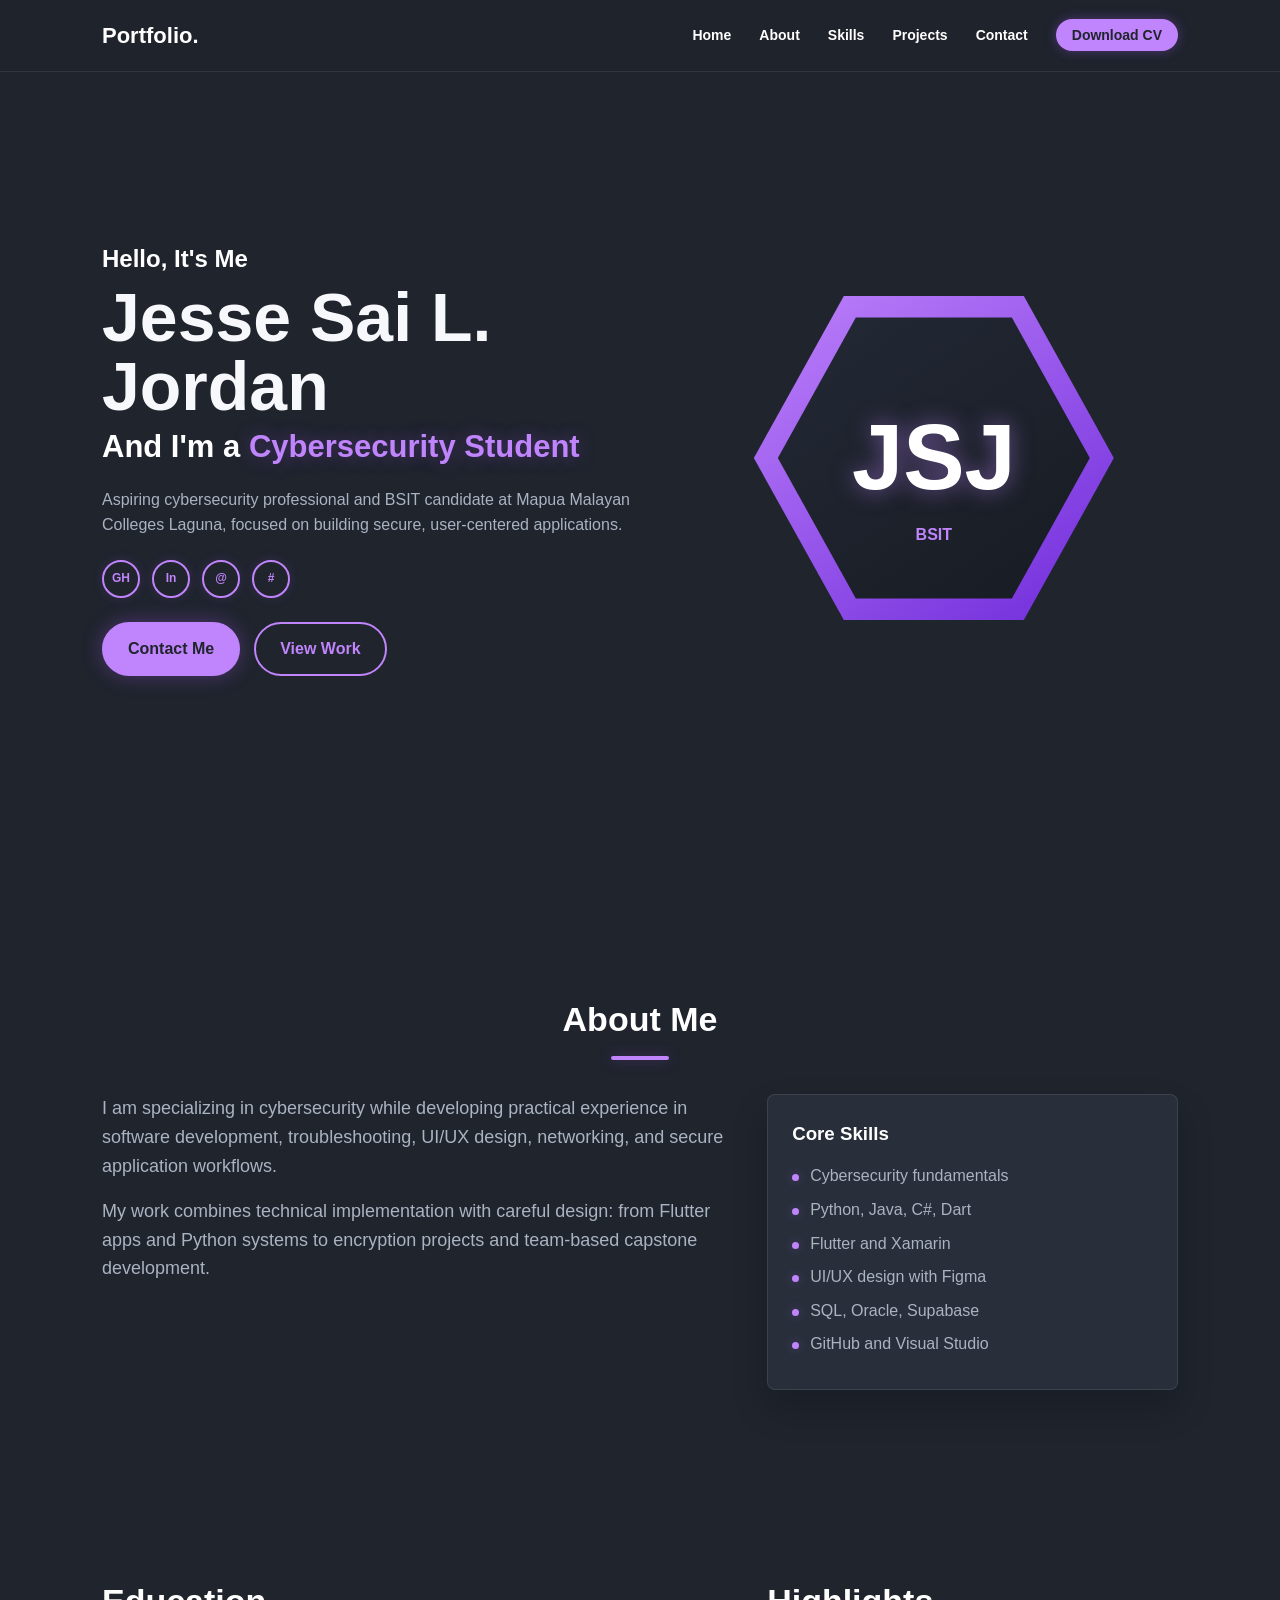
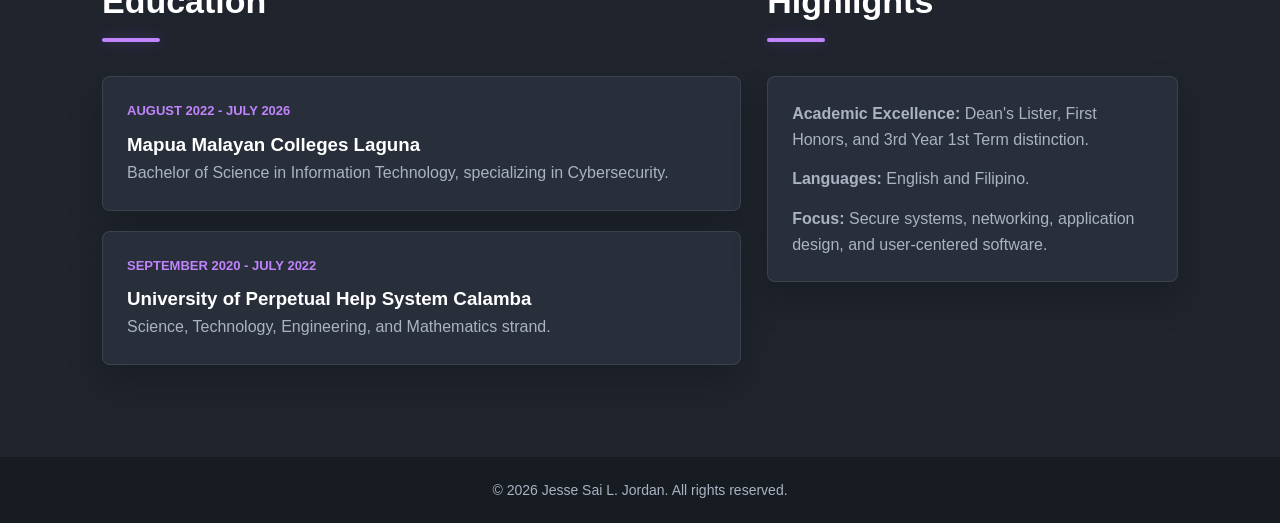
==== commit e95877c4: "Test" ====
--- a/index.html
+++ b/index.html
@@ -29,9 +29,9 @@
             <p>Aspiring cybersecurity professional and BSIT candidate at Mapua Malayan Colleges Laguna, focused on building secure, user-centered applications.</p>
             <div class="social-row" aria-label="Profile links">
                 <a href="https://github.com/JsjordanGit" aria-label="GitHub">GH</a>
-                <a href="https://www.linkedin.com/in/jesse-sai-j-928576258/" aria-label="LinkedIn">in</a>
+                <a href="https://www.linkedin.com/in/jesse-sai-j-928576258/" aria-label="LinkedIn">In</a>
                 <a href="mailto:jessesaijordan268@gmail.com" aria-label="Email">@</a>
-                <a href="https://www.credly.com/users/jesse-sai-jordan/badges#credly" aria-label="Credly">Cr</a>
+                <a href="https://www.credly.com/users/jesse-sai-jordan/badges#credly" aria-label="Credly">#</a>
             </div>
             <div class="hero-actions">
                 <a href="contact.html" class="btn">Contact Me</a>
--- a/design.css
+++ b/design.css
@@ -463,7 +463,7 @@
 .project-card {
     display: flex;
     flex-direction: column;
-    height: 100%;
+    height: 80%;
     overflow: hidden;
     transition: transform 0.2s, box-shadow 0.2s, border-color 0.2s;
 }
@@ -481,8 +481,8 @@
 .project-images-flex {
     display: flex;
     width: 100%;
-    height: 60%;
-    gap: 4px;
+    height: 100%;
+    gap: 1px;
     background: var(--line);
 }
 
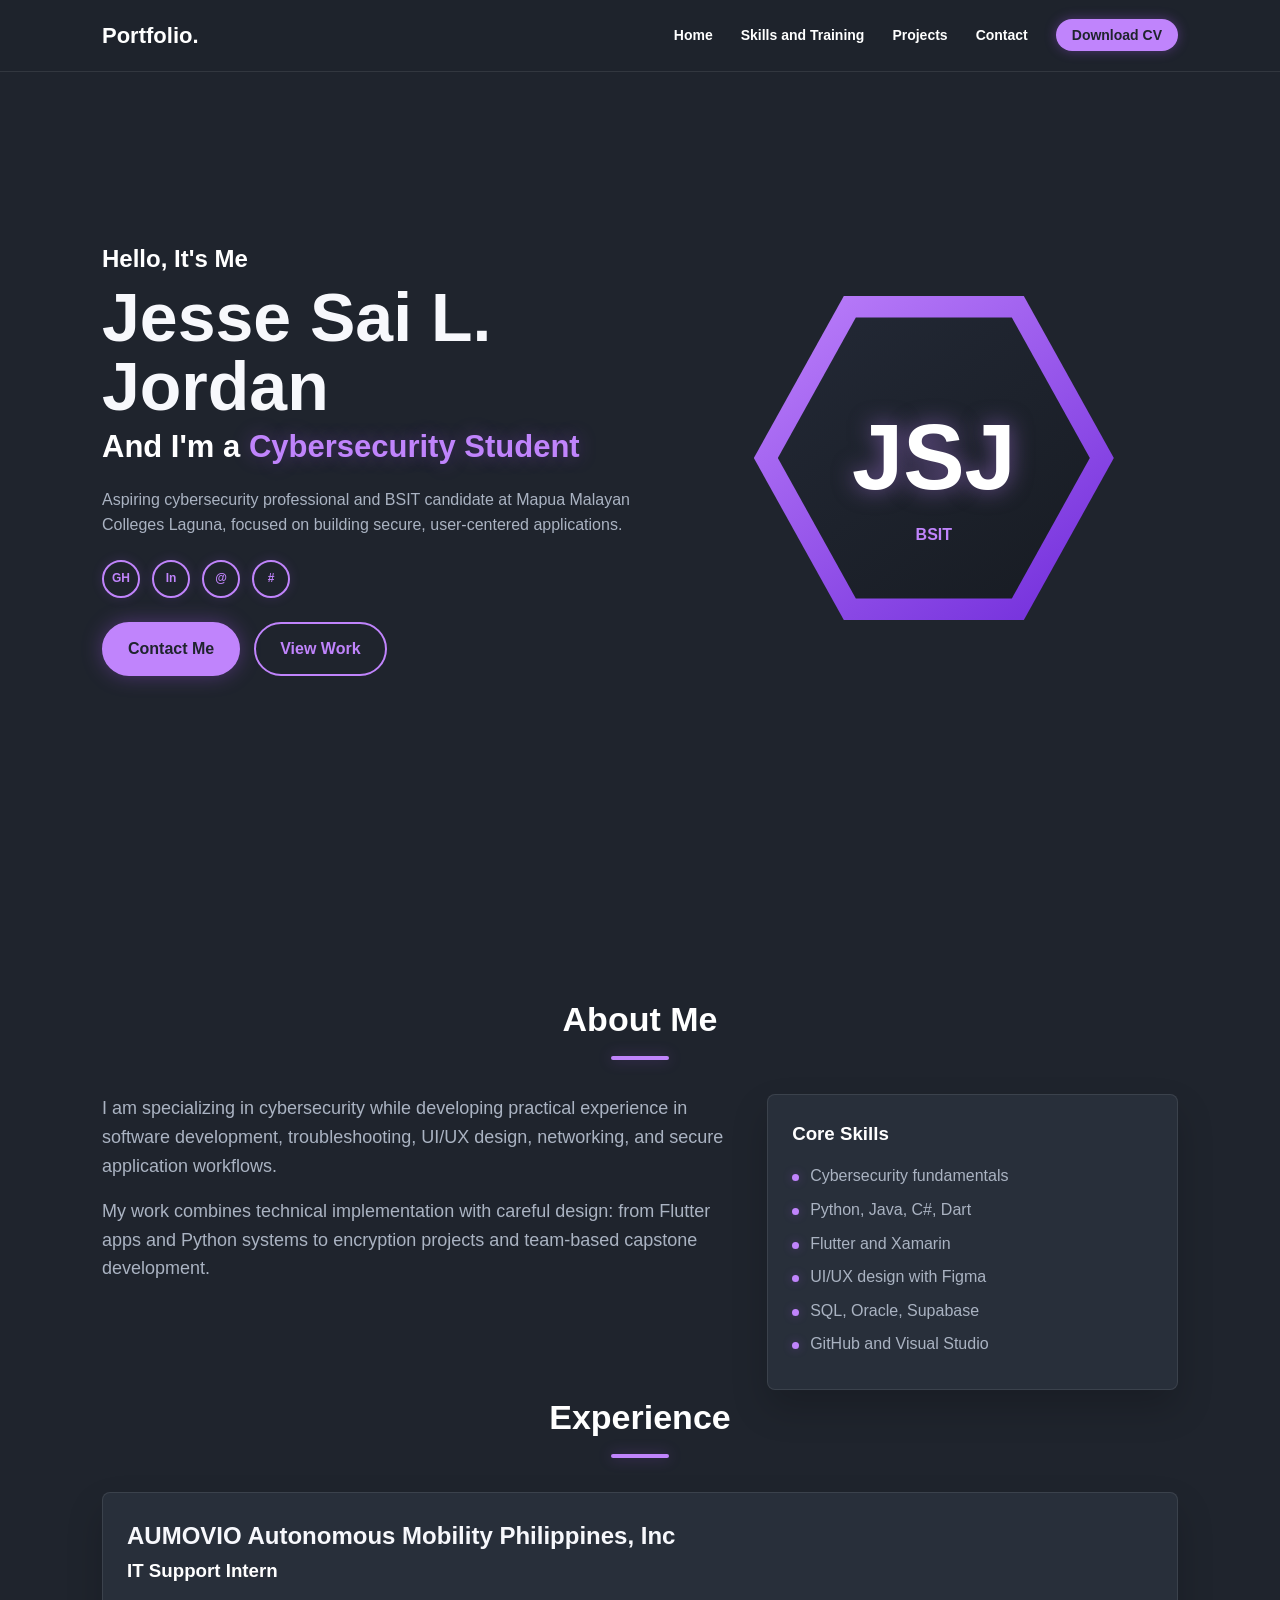
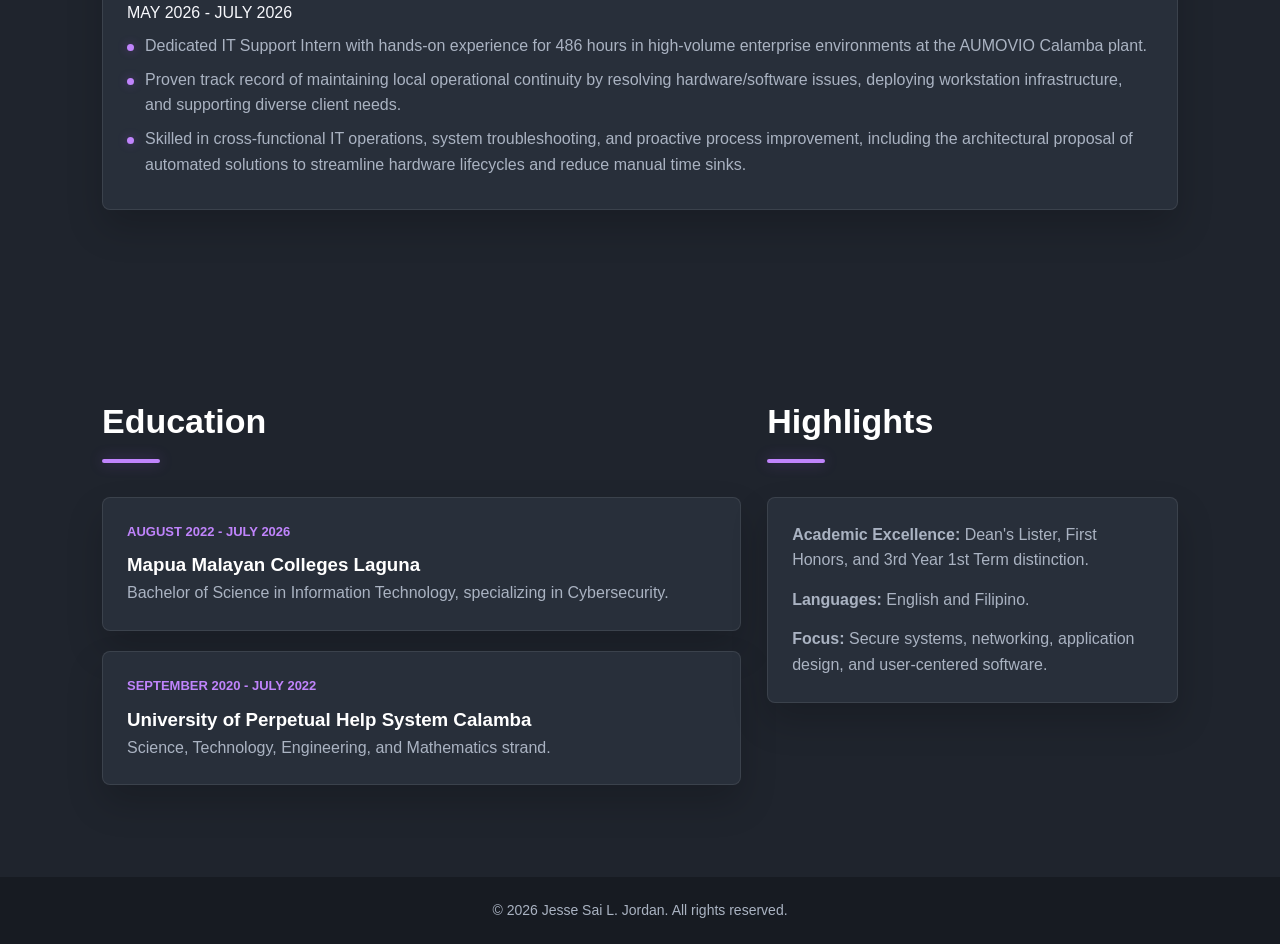
==== commit 4ddc61fe: "Pics change" ====
--- a/index.html
+++ b/index.html
@@ -12,8 +12,7 @@
             <a class="logo" href="index.html">Portfolio.</a>
             <ul class="nav-links">
                 <li><a href="index.html">Home</a></li>
-                <li><a href="index.html#about">About</a></li>
-                <li><a href="experience.html">Skills</a></li>
+                <li><a href="experience.html">Skills and Training</a></li>
                 <li><a href="projects.html">Projects</a></li>
                 <li><a href="contact.html">Contact</a></li>
                 <!-- Download CV Button -->
@@ -47,6 +46,7 @@
     </section>
 
     <section id="about">
+        
         <h2 class="section-title">About Me</h2>
         <div class="about-content">
             <div class="about-text">
@@ -65,6 +65,18 @@
                 </ul>
             </div>
         </div>
+        <h2 class="section-title">Experience</h2>
+        
+            <div class="skills">
+                <h2>AUMOVIO Autonomous Mobility Philippines, Inc</h2>
+                <h3>IT Support Intern</h3>
+                <span>MAY 2026 - JULY 2026</span>
+                <ul>
+                <li>Dedicated IT Support Intern with hands-on experience for 486 hours in high-volume enterprise environments at the AUMOVIO Calamba plant. </li>
+                <li>Proven track record of maintaining local operational continuity by resolving hardware/software issues, deploying workstation infrastructure, and supporting diverse client needs.</li>
+                <li>Skilled in cross-functional IT operations, system troubleshooting, and proactive process improvement, including the architectural proposal of automated solutions to streamline hardware lifecycles and reduce manual time sinks.</li>
+                </ul>
+            </div>
     </section>
 
     <section class="split-section">
